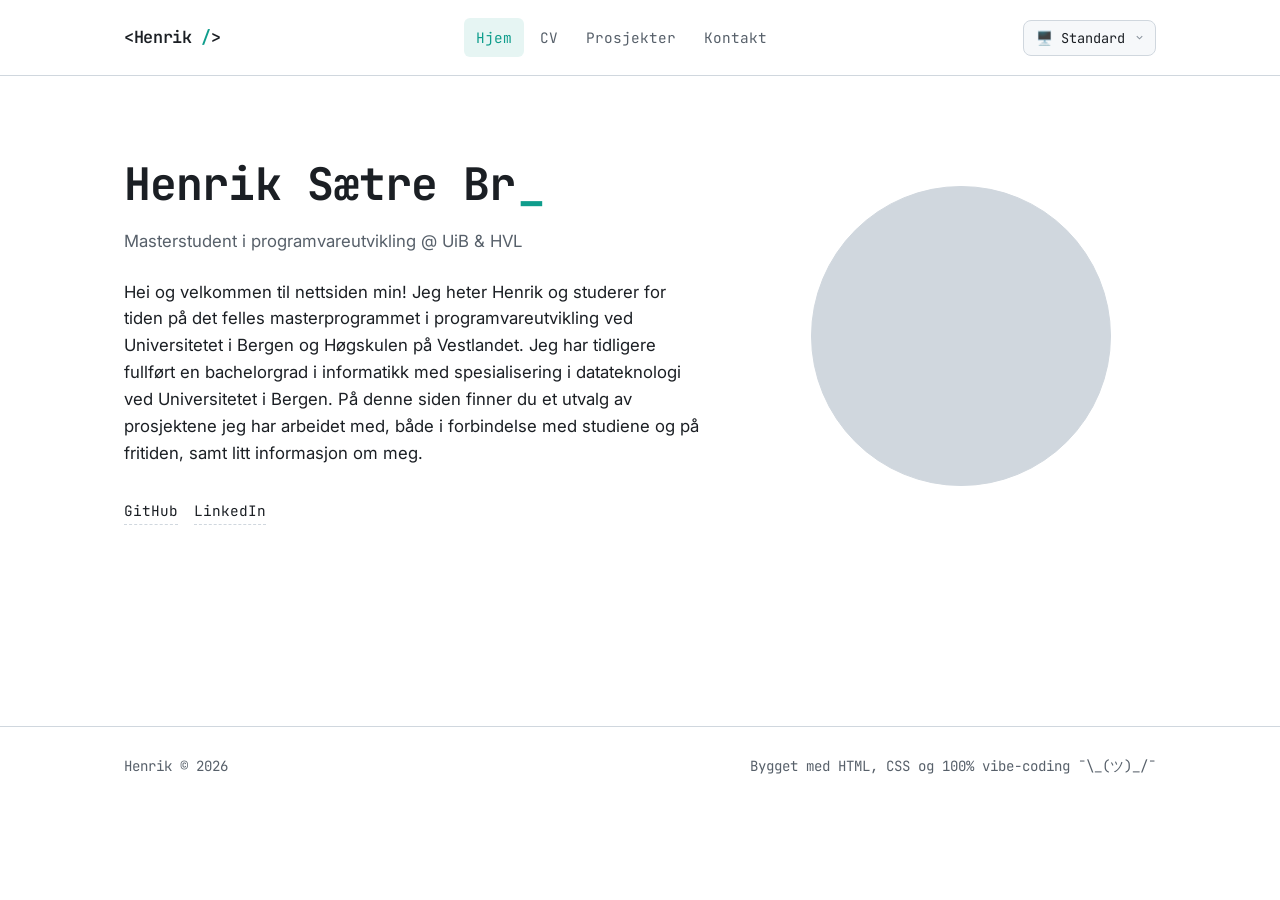
==== index.html @ fe637a63 "Add files via upload" ====
<!DOCTYPE html>
<html lang="no">
<head>
  <meta charset="UTF-8">
  <meta name="viewport" content="width=device-width, initial-scale=1.0">
  <title>Henrik — Forside</title>
  <script>
    (function () {
      var stored = localStorage.getItem('theme');
      if (stored === 'light' || stored === 'dark' || stored === '90s') {
        document.documentElement.setAttribute('data-theme', stored);
      }
    })();
  </script>
  <link rel="stylesheet" href="style.css">
</head>
<body>

  <header class="site-header">
    <nav class="nav container">
      <a href="index.html" class="logo">&lt;Henrik<span class="accent"> /</span>&gt;</a>
      <ul class="nav-links">
        <li><a href="index.html" class="active">Hjem</a></li>
        <li><a href="Cv.html">CV</a></li>
        <li><a href="Prosjekter.html">Prosjekter</a></li>
        <li><a href="Kontakt.html">Kontakt</a></li>
      </ul>
      <select id="theme-toggle" class="theme-toggle" aria-label="Velg tema">
        <option value="standard">🖥️ Standard</option>
        <option value="light">☀️ Lys</option>
        <option value="dark">🌙 Mørk</option>
        <option value="90s">💾 90s</option>
      </select>
    </nav>
  </header>

  <main>
    <section class="hero container">
      <div class="hero-text">
        <h1 aria-label="Henrik Sætre Breivik"><span id="typed-name" class="typed-text" aria-hidden="true">Henrik Sætre Breivik</span><span class="cursor accent" aria-hidden="true">_</span></h1>
        <p class="subtitle">Masterstudent i programvareutvikling <span class="dim">@ UiB &amp; HVL</span></p>
        <p class="lead">
          Hei og velkommen til nettsiden min! Jeg heter Henrik og studerer for tiden på det
          felles masterprogrammet i programvareutvikling ved Universitetet i Bergen og Høgskulen på Vestlandet.
          Jeg har tidligere fullført en bachelorgrad i informatikk med spesialisering i datateknologi ved Universitetet i Bergen.
          På denne siden finner du et utvalg av prosjektene jeg har arbeidet med, både i forbindelse med studiene og på fritiden, samt litt informasjon om meg.
        </p>
        <div class="social-links">
          <a href="https://github.com/henriksbreivik" target="_blank" rel="noopener">GitHub</a>
          <a href="https://www.linkedin.com/in/henrik-s%C3%A6tre-breivik-508486422/" target="_blank" rel="noopener">LinkedIn</a>
        </div>
      </div>
      <div class="hero-image">
        <div class="placeholder-img" role="img" aria-label="Bilde av Henrik kommer snart"></div>
      </div>
    </section>
  </main>

  <footer class="site-footer">
    <div class="container">
      <span class="mono">Henrik &copy; 2026</span>
      <span class="mono dim">Bygget med HTML, CSS og 100% vibe-coding ¯\_(ツ)_/¯</span>
    </div>
  </footer>

  <script src="theme.js" defer></script>
  <script src="typewriter.js" defer></script>
</body>
</html>
---- style.css ----
/* ==========================================================================
   Henrik — personal site
   Dark, code-editor inspired theme
   ========================================================================== */

@import url('https://fonts.googleapis.com/css2?family=JetBrains+Mono:wght@400;500;600;700&family=Inter:wght@400;500;600;700&display=swap');

:root {
  --bg: #0d1117;
  --bg-alt: #12181f;
  --surface: #161b22;
  --border: #2a313c;
  --text: #e6edf3;
  --text-dim: #8b949e;
  --accent: #2dd4bf;
  --accent-soft: rgba(45, 212, 191, 0.12);
  --accent-2: #e3b341;
  --header-bg: rgba(13, 17, 23, 0.85);
  --placeholder-bg: #30363d;
  --btn-primary-text: #04201c;

  --font-mono: 'JetBrains Mono', 'Fira Code', ui-monospace, SFMono-Regular, Menlo, Consolas, monospace;
  --font-sans: 'Inter', -apple-system, BlinkMacSystemFont, 'Segoe UI', Roboto, Helvetica, Arial, sans-serif;

  --container-width: 1080px;
  --radius: 10px;
}

/*
  Theme resolution order:
  1. Explicit choice from the dropdown, stored as [data-theme="light"|"dark"|"90s"] — always wins.
  2. Otherwise ("standard", no attribute set), the OS/browser's prefers-color-scheme setting.
  3. Otherwise (no preference detected), dark — the :root defaults above.
*/
@media (prefers-color-scheme: light) {
  :root:not([data-theme]) {
    --bg: #ffffff;
    --bg-alt: #f6f8fa;
    --surface: #f6f8fa;
    --border: #d0d7de;
    --text: #1b1f24;
    --text-dim: #57606a;
    --accent: #0f9d8c;
    --accent-soft: rgba(15, 157, 140, 0.1);
    --accent-2: #9a6700;
    --header-bg: rgba(255, 255, 255, 0.85);
    --placeholder-bg: #d0d7de;
  }
}

:root[data-theme='light'] {
  --bg: #ffffff;
  --bg-alt: #f6f8fa;
  --surface: #f6f8fa;
  --border: #d0d7de;
  --text: #1b1f24;
  --text-dim: #57606a;
  --accent: #0f9d8c;
  --accent-soft: rgba(15, 157, 140, 0.1);
  --accent-2: #9a6700;
  --header-bg: rgba(255, 255, 255, 0.85);
  --placeholder-bg: #d0d7de;
}

/*
  90s mode — placeholder, no rules yet. [data-theme="90s"] falls through to the
  dark :root defaults above for now; come back and give this its own Y2K look later.
*/

* {
  box-sizing: border-box;
}

html {
  scroll-behavior: smooth;
}

body {
  margin: 0;
  background: var(--bg);
  color: var(--text);
  font-family: var(--font-sans);
  line-height: 1.6;
  -webkit-font-smoothing: antialiased;
  transition: background-color 0.15s ease, color 0.15s ease;
}

.container {
  width: 100%;
  max-width: var(--container-width);
  margin: 0 auto;
  padding: 0 24px;
}

a {
  color: inherit;
  text-decoration: none;
}

.accent {
  color: var(--accent);
}

.dim {
  color: var(--text-dim);
}

.mono {
  font-family: var(--font-mono);
}

/* ---------------------------- Header / nav ---------------------------- */

.site-header {
  border-bottom: 1px solid var(--border);
  background: var(--header-bg);
  backdrop-filter: blur(8px);
  position: sticky;
  top: 0;
  z-index: 10;
}

.nav {
  display: flex;
  align-items: center;
  justify-content: space-between;
  padding-top: 18px;
  padding-bottom: 18px;
  gap: 24px;
}

.logo {
  font-family: var(--font-mono);
  font-weight: 600;
  font-size: 1.05rem;
  letter-spacing: -0.02em;
  white-space: nowrap;
}

.nav-links {
  list-style: none;
  display: flex;
  flex-wrap: wrap;
  gap: 4px;
  margin: 0;
  padding: 0;
  font-family: var(--font-mono);
  font-size: 0.9rem;
}

.nav-links a {
  display: inline-block;
  padding: 8px 12px;
  border-radius: 6px;
  color: var(--text-dim);
  transition: color 0.15s ease, background 0.15s ease;
}

.nav-links a:hover {
  color: var(--text);
  background: var(--surface);
}

.nav-links a.active {
  color: var(--accent);
  background: var(--accent-soft);
}

.theme-toggle {
  appearance: none;
  -webkit-appearance: none;
  -moz-appearance: none;
  font-family: var(--font-mono);
  font-size: 0.85rem;
  min-width: 132px;
  padding: 8px 30px 8px 12px;
  border-radius: 8px;
  border: 1px solid var(--border);
  background-color: var(--surface);
  color: var(--text);
  cursor: pointer;
  background-image: url("data:image/svg+xml,%3Csvg xmlns='http://www.w3.org/2000/svg' viewBox='0 0 16 16' fill='none' stroke='%238b949e' stroke-width='1.5'%3E%3Cpath d='M4 6l4 4 4-4'/%3E%3C/svg%3E");
  background-repeat: no-repeat;
  background-position: right 10px center;
  background-size: 11px;
  transition: border-color 0.15s ease, color 0.15s ease;
}

.theme-toggle:hover,
.theme-toggle:focus-visible {
  border-color: var(--accent);
  color: var(--accent);
  outline: none;
}

.theme-toggle option {
  background: var(--surface);
  color: var(--text);
}

/* -------------------------------- Main -------------------------------- */

main {
  min-height: calc(100vh - 250px);
}

.eyebrow {
  font-family: var(--font-mono);
  color: var(--accent);
  font-size: 0.9rem;
  margin: 0 0 12px;
}

.eyebrow::before {
  content: '// ';
  color: var(--text-dim);
}

/* --------------------------------- Hero -------------------------------- */

.hero {
  display: grid;
  grid-template-columns: 1.2fr 0.8fr;
  gap: 56px;
  align-items: center;
  padding: 72px 24px 64px;
}

.hero h1 {
  font-family: var(--font-mono);
  font-size: clamp(2rem, 4vw, 2.8rem);
  margin: 0 0 8px;
  letter-spacing: -0.02em;
}

.cursor {
  display: inline-block;
  margin-left: 2px;
  animation: blink-cursor 1s step-end infinite;
}

@keyframes blink-cursor {
  0%, 49% { opacity: 1; }
  50%, 100% { opacity: 0; }
}

@media (prefers-reduced-motion: reduce) {
  .cursor {
    animation: none;
  }
}

.subtitle {
  font-size: 1.05rem;
  color: var(--text-dim);
  margin: 0 0 24px;
}

.lead {
  font-size: 1.05rem;
  color: var(--text);
  max-width: 60ch;
  margin: 0 0 32px;
}

.hero-actions {
  display: flex;
  flex-wrap: wrap;
  gap: 14px;
}

.todo {
  color: var(--accent-2);
  font-weight: 700;
}

.social-links {
  display: flex;
  flex-wrap: wrap;
  gap: 16px;
  margin-top: 20px;
  font-family: var(--font-mono);
  font-size: 0.9rem;
}

.social-links a {
  border-bottom: 1px dashed var(--border);
  padding-bottom: 2px;
}

.social-links a:hover {
  border-color: var(--accent);
  color: var(--accent);
}

.btn {
  display: inline-block;
  font-family: var(--font-mono);
  font-size: 0.92rem;
  padding: 12px 20px;
  border-radius: 8px;
  border: 1px solid transparent;
  transition: transform 0.15s ease, background 0.15s ease, border-color 0.15s ease;
}

.btn-primary {
  background: var(--accent);
  color: #04201c;
  font-weight: 600;
}

.btn-primary:hover {
  transform: translateY(-1px);
  background: #3ee0c9;
}

.btn-ghost {
  border-color: var(--border);
  color: var(--text);
}

.btn-ghost:hover {
  border-color: var(--accent);
  color: var(--accent);
}

.hero-image {
  display: flex;
  justify-content: center;
}

.placeholder-img {
  width: 100%;
  max-width: 300px;
  aspect-ratio: 1 / 1;
  background: var(--placeholder-bg);
  border-radius: 50%;
  border: 1px solid var(--border);
}

/* ------------------------------ Link cards ----------------------------- */

.section-heading {
  padding: 0 24px;
  max-width: var(--container-width);
  margin: 0 auto;
}

.section-heading h2 {
  font-family: var(--font-mono);
  font-size: 1.4rem;
  margin: 0 0 32px;
}

.card-grid {
  display: grid;
  grid-template-columns: repeat(auto-fit, minmax(220px, 1fr));
  gap: 20px;
  padding: 0 24px 80px;
  max-width: var(--container-width);
  margin: 0 auto;
}

.card {
  display: block;
  background: var(--surface);
  border: 1px solid var(--border);
  border-radius: var(--radius);
  padding: 22px;
  transition: border-color 0.15s ease, transform 0.15s ease;
}

.card:hover {
  border-color: var(--accent);
  transform: translateY(-2px);
}

.card h3 {
  font-family: var(--font-mono);
  font-size: 1.02rem;
  margin: 0 0 8px;
  color: var(--accent-2);
}

.card p {
  margin: 0;
  color: var(--text-dim);
  font-size: 0.92rem;
}

/* --------------------------- Simple page body --------------------------- */

.page-body {
  max-width: var(--container-width);
  margin: 0 auto;
  padding: 72px 24px 96px;
}

.page-body h1 {
  font-family: var(--font-mono);
  font-size: clamp(1.8rem, 3.5vw, 2.4rem);
  margin: 0 0 20px;
}

.page-body p {
  max-width: 65ch;
  color: var(--text-dim);
}

.page-body section + section {
  margin-top: 40px;
}

.page-body h2 {
  font-family: var(--font-mono);
  font-size: 1.2rem;
  color: var(--accent-2);
  margin: 0 0 12px;
}

.page-body > .btn {
  margin-bottom: 40px;
}

.timeline-item {
  margin-bottom: 20px;
}

.timeline-item:last-child {
  margin-bottom: 0;
}

.timeline-header {
  display: flex;
  flex-wrap: wrap;
  justify-content: space-between;
  align-items: baseline;
  gap: 8px 16px;
}

.timeline-header h3 {
  font-family: var(--font-mono);
  font-size: 1.05rem;
  margin: 0;
  color: var(--text);
}

.timeline-item p {
  margin: 4px 0 0;
}

.skills-list {
  list-style: none;
  margin: 0;
  padding: 0;
  display: flex;
  flex-direction: column;
  gap: 8px;
}

.skills-list li {
  font-size: 0.98rem;
  color: var(--text-dim);
}

.badge {
  display: inline-block;
  font-family: var(--font-mono);
  font-size: 0.82rem;
  color: var(--accent-2);
  background: rgba(227, 179, 65, 0.1);
  border: 1px solid rgba(227, 179, 65, 0.3);
  padding: 5px 12px;
  border-radius: 999px;
  margin-bottom: 20px;
}

/* -------------------------------- Footer -------------------------------- */

.site-footer {
  border-top: 1px solid var(--border);
  padding: 28px 0;
}

.site-footer .container {
  display: flex;
  flex-wrap: wrap;
  gap: 8px;
  justify-content: space-between;
  color: var(--text-dim);
  font-size: 0.88rem;
}

/* ------------------------------ Responsive ------------------------------ */

@media (max-width: 800px) {
  .hero {
    grid-template-columns: 1fr;
    padding-top: 48px;
  }

  .hero-image {
    order: -1;
  }

  .placeholder-img {
    max-width: 180px;
  }

  .nav {
    flex-direction: column;
    align-items: flex-start;
    gap: 12px;
  }

  .nav-links {
    width: 100%;
  }
}
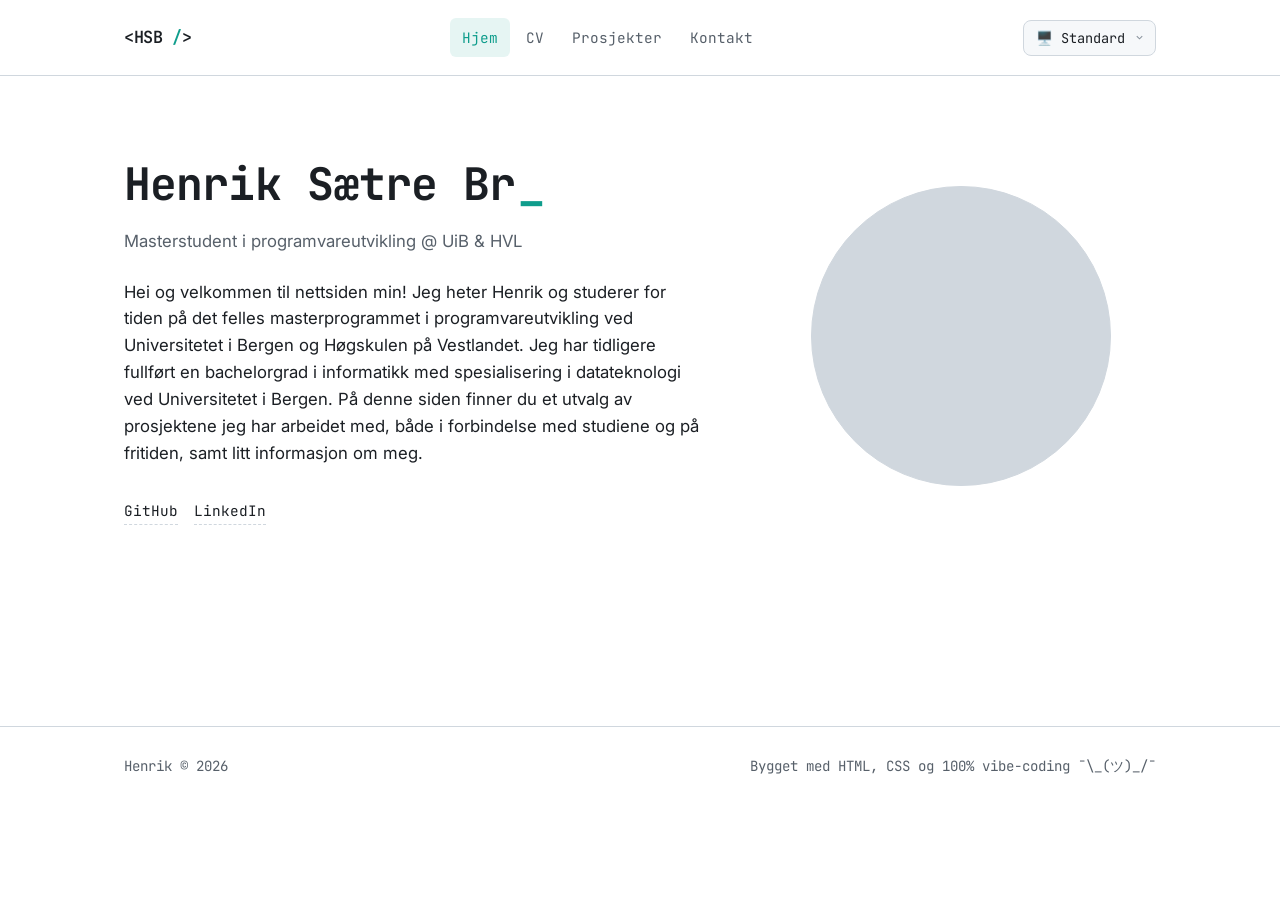
==== commit 49588f58: "Bytt logo til HSB, juster CV-datoformat og oppdater startdato Co-Authored-By: Claude Sonnet 5 <norep" ====
--- a/index.html
+++ b/index.html
@@ -18,7 +18,7 @@
 
   <header class="site-header">
     <nav class="nav container">
-      <a href="index.html" class="logo">&lt;Henrik<span class="accent"> /</span>&gt;</a>
+      <a href="index.html" class="logo">&lt;HSB<span class="accent"> /</span>&gt;</a>
       <ul class="nav-links">
         <li><a href="index.html" class="active">Hjem</a></li>
         <li><a href="Cv.html">CV</a></li>
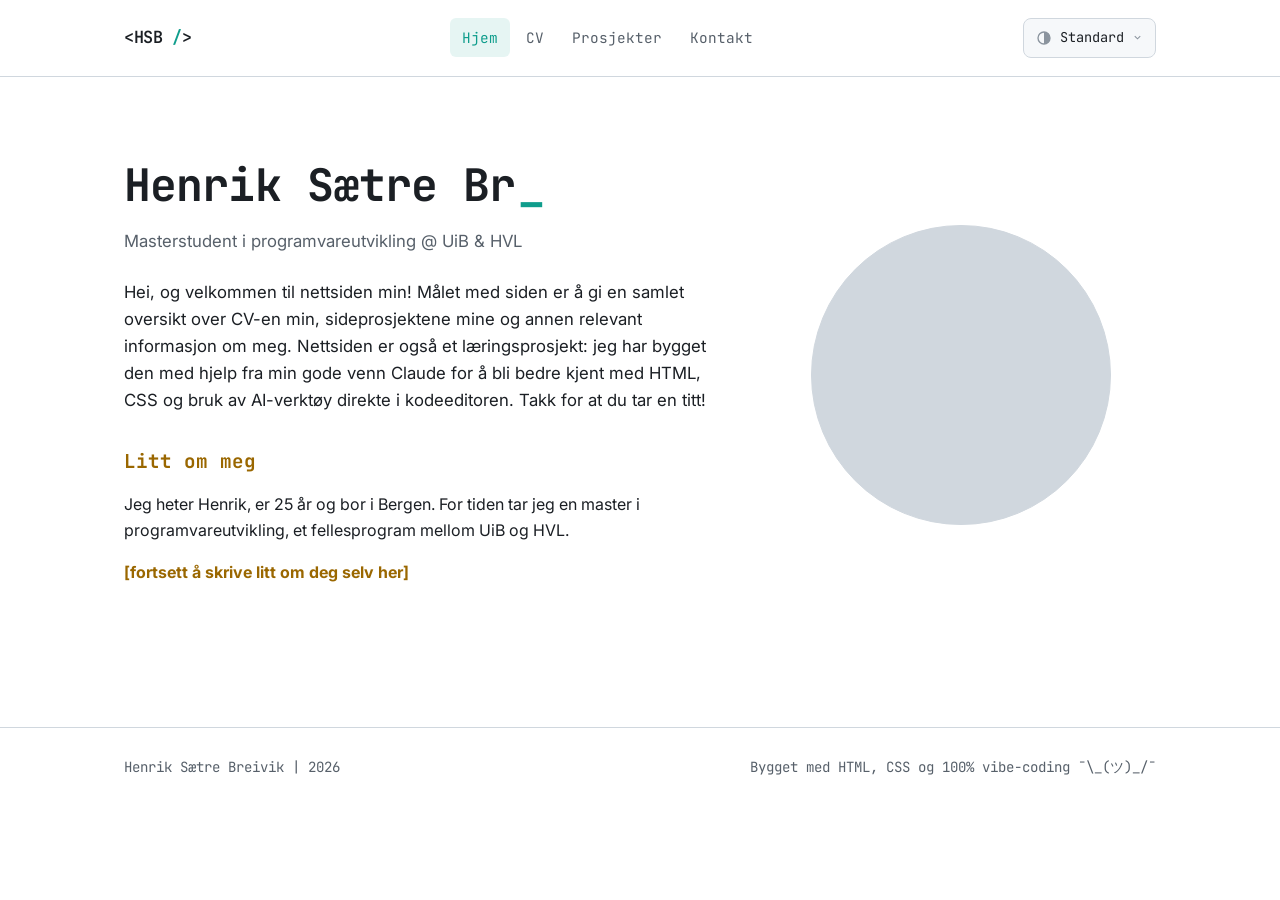
==== commit 2dfc6859: "Legg til dynamisk alder, tilpasset temavelger og prosjektkort Erstatt emoji-basert temavelger med ik" ====
--- a/index.html
+++ b/index.html
@@ -7,7 +7,7 @@
   <script>
     (function () {
       var stored = localStorage.getItem('theme');
-      if (stored === 'light' || stored === 'dark' || stored === '90s') {
+      if (stored === 'light' || stored === 'dark') {
         document.documentElement.setAttribute('data-theme', stored);
       }
     })();
@@ -25,12 +25,17 @@
         <li><a href="Prosjekter.html">Prosjekter</a></li>
         <li><a href="Kontakt.html">Kontakt</a></li>
       </ul>
-      <select id="theme-toggle" class="theme-toggle" aria-label="Velg tema">
-        <option value="standard">🖥️ Standard</option>
-        <option value="light">☀️ Lys</option>
-        <option value="dark">🌙 Mørk</option>
-        <option value="90s">💾 90s</option>
-      </select>
+      <div class="theme-toggle" id="theme-toggle">
+        <button type="button" class="theme-toggle-btn" aria-haspopup="listbox" aria-expanded="false">
+          <span class="theme-icon"><img src="images/theme-auto.svg" alt=""></span>
+          <span class="theme-toggle-label">Standard</span>
+        </button>
+        <ul class="theme-menu" role="listbox" aria-label="Velg tema" hidden>
+          <li role="option" data-theme="standard" data-label="Standard"><span class="theme-icon"><img src="images/theme-auto.svg" alt=""></span>Standard</li>
+          <li role="option" data-theme="light" data-label="Lys"><span class="theme-icon"><img src="images/sun.svg" alt=""></span>Lys</li>
+          <li role="option" data-theme="dark" data-label="Mørk"><span class="theme-icon"><img src="images/moon.svg" alt=""></span>Mørk</li>
+        </ul>
+      </div>
     </nav>
   </header>
 
@@ -40,15 +45,16 @@
         <h1 aria-label="Henrik Sætre Breivik"><span id="typed-name" class="typed-text" aria-hidden="true">Henrik Sætre Breivik</span><span class="cursor accent" aria-hidden="true">_</span></h1>
         <p class="subtitle">Masterstudent i programvareutvikling <span class="dim">@ UiB &amp; HVL</span></p>
         <p class="lead">
-          Hei og velkommen til nettsiden min! Jeg heter Henrik og studerer for tiden på det
-          felles masterprogrammet i programvareutvikling ved Universitetet i Bergen og Høgskulen på Vestlandet.
-          Jeg har tidligere fullført en bachelorgrad i informatikk med spesialisering i datateknologi ved Universitetet i Bergen.
-          På denne siden finner du et utvalg av prosjektene jeg har arbeidet med, både i forbindelse med studiene og på fritiden, samt litt informasjon om meg.
+          Hei, og velkommen til nettsiden min! Målet med siden er å gi en samlet oversikt over CV-en min, sideprosjektene mine og annen relevant informasjon om meg.
+          Nettsiden er også et læringsprosjekt: jeg har bygget den med hjelp fra min gode venn Claude for å bli bedre kjent med HTML, CSS og bruk av AI-verktøy direkte i kodeeditoren. Takk for at du tar en titt!
         </p>
-        <div class="social-links">
-          <a href="https://github.com/henriksbreivik" target="_blank" rel="noopener">GitHub</a>
-          <a href="https://www.linkedin.com/in/henrik-s%C3%A6tre-breivik-508486422/" target="_blank" rel="noopener">LinkedIn</a>
-        </div>
+
+        <h2>Litt om meg</h2>
+        <p>
+          Jeg heter Henrik, er <span id="age"></span> år og bor i Bergen. For tiden tar jeg en master i
+          programvareutvikling, et fellesprogram mellom UiB og HVL.
+        </p>
+        <p class="dim todo">[fortsett å skrive litt om deg selv her]</p>
       </div>
       <div class="hero-image">
         <div class="placeholder-img" role="img" aria-label="Bilde av Henrik kommer snart"></div>
@@ -58,12 +64,13 @@
 
   <footer class="site-footer">
     <div class="container">
-      <span class="mono">Henrik &copy; 2026</span>
+      <span class="mono">Henrik Sætre Breivik | 2026</span>
       <span class="mono dim">Bygget med HTML, CSS og 100% vibe-coding ¯\_(ツ)_/¯</span>
     </div>
   </footer>
 
   <script src="theme.js" defer></script>
   <script src="typewriter.js" defer></script>
+  <script src="age.js" defer></script>
 </body>
 </html>
--- a/style.css
+++ b/style.css
@@ -167,35 +167,87 @@
 }
 
 .theme-toggle {
-  appearance: none;
-  -webkit-appearance: none;
-  -moz-appearance: none;
+  position: relative;
   font-family: var(--font-mono);
   font-size: 0.85rem;
+}
+
+.theme-toggle-btn {
+  display: flex;
+  align-items: center;
+  gap: 8px;
   min-width: 132px;
-  padding: 8px 30px 8px 12px;
+  padding: 8px 12px;
   border-radius: 8px;
   border: 1px solid var(--border);
   background-color: var(--surface);
   color: var(--text);
+  font: inherit;
   cursor: pointer;
+  transition: border-color 0.15s ease, color 0.15s ease;
+}
+
+.theme-toggle-btn::after {
+  content: '';
+  width: 11px;
+  height: 11px;
+  margin-left: auto;
   background-image: url("data:image/svg+xml,%3Csvg xmlns='http://www.w3.org/2000/svg' viewBox='0 0 16 16' fill='none' stroke='%238b949e' stroke-width='1.5'%3E%3Cpath d='M4 6l4 4 4-4'/%3E%3C/svg%3E");
   background-repeat: no-repeat;
-  background-position: right 10px center;
   background-size: 11px;
-  transition: border-color 0.15s ease, color 0.15s ease;
-}
-
-.theme-toggle:hover,
-.theme-toggle:focus-visible {
+}
+
+.theme-toggle-btn:hover,
+.theme-toggle-btn:focus-visible {
   border-color: var(--accent);
   color: var(--accent);
   outline: none;
 }
 
-.theme-toggle option {
-  background: var(--surface);
+.theme-icon {
+  display: inline-flex;
+  width: 16px;
+  height: 16px;
+  flex-shrink: 0;
+}
+
+.theme-icon img {
+  width: 100%;
+  height: 100%;
+  object-fit: contain;
+}
+
+.theme-menu {
+  position: absolute;
+  top: calc(100% + 6px);
+  right: 0;
+  z-index: 20;
+  list-style: none;
+  margin: 0;
+  padding: 6px;
+  min-width: 150px;
+  border-radius: 8px;
+  border: 1px solid var(--border);
+  background-color: var(--surface);
+  box-shadow: 0 8px 24px rgba(0, 0, 0, 0.24);
+}
+
+.theme-menu li {
+  display: flex;
+  align-items: center;
+  gap: 8px;
+  padding: 8px 10px;
+  border-radius: 6px;
   color: var(--text);
+  cursor: pointer;
+}
+
+.theme-menu li:hover {
+  background: var(--accent-soft);
+}
+
+.theme-menu li[aria-selected='true'] {
+  color: var(--accent);
 }
 
 /* -------------------------------- Main -------------------------------- */
@@ -261,6 +313,17 @@
   color: var(--text);
   max-width: 60ch;
   margin: 0 0 32px;
+}
+
+.hero-text h2 {
+  font-family: var(--font-mono);
+  font-size: 1.2rem;
+  color: var(--accent-2);
+  margin: 0 0 12px;
+}
+
+.hero-text h2 + p {
+  max-width: 60ch;
 }
 
 .hero-actions {
@@ -388,6 +451,56 @@
   font-size: 0.92rem;
 }
 
+/* ------------------------------ Project cards ---------------------------- */
+
+.project-grid {
+  display: grid;
+  grid-template-columns: repeat(auto-fit, minmax(240px, 1fr));
+  gap: 20px;
+  margin-top: 4px;
+}
+
+.project-card {
+  background: var(--surface);
+  border: 1px solid var(--border);
+  border-radius: var(--radius);
+  overflow: hidden;
+  transition: border-color 0.15s ease, transform 0.15s ease;
+}
+
+.project-card:hover {
+  border-color: var(--accent);
+  transform: translateY(-2px);
+}
+
+.project-card-image {
+  aspect-ratio: 16 / 9;
+  display: flex;
+  align-items: center;
+  justify-content: center;
+  background: var(--placeholder-bg);
+  font-family: var(--font-mono);
+  font-size: 0.85rem;
+}
+
+.project-card-image img {
+  width: 100%;
+  height: 100%;
+  object-fit: cover;
+}
+
+.project-card h3 {
+  font-family: var(--font-mono);
+  font-size: 1rem;
+  margin: 16px 18px 6px;
+  color: var(--accent-2);
+}
+
+.project-card p {
+  margin: 0 18px 18px;
+  font-size: 0.92rem;
+}
+
 /* --------------------------- Simple page body --------------------------- */
 
 .page-body {
